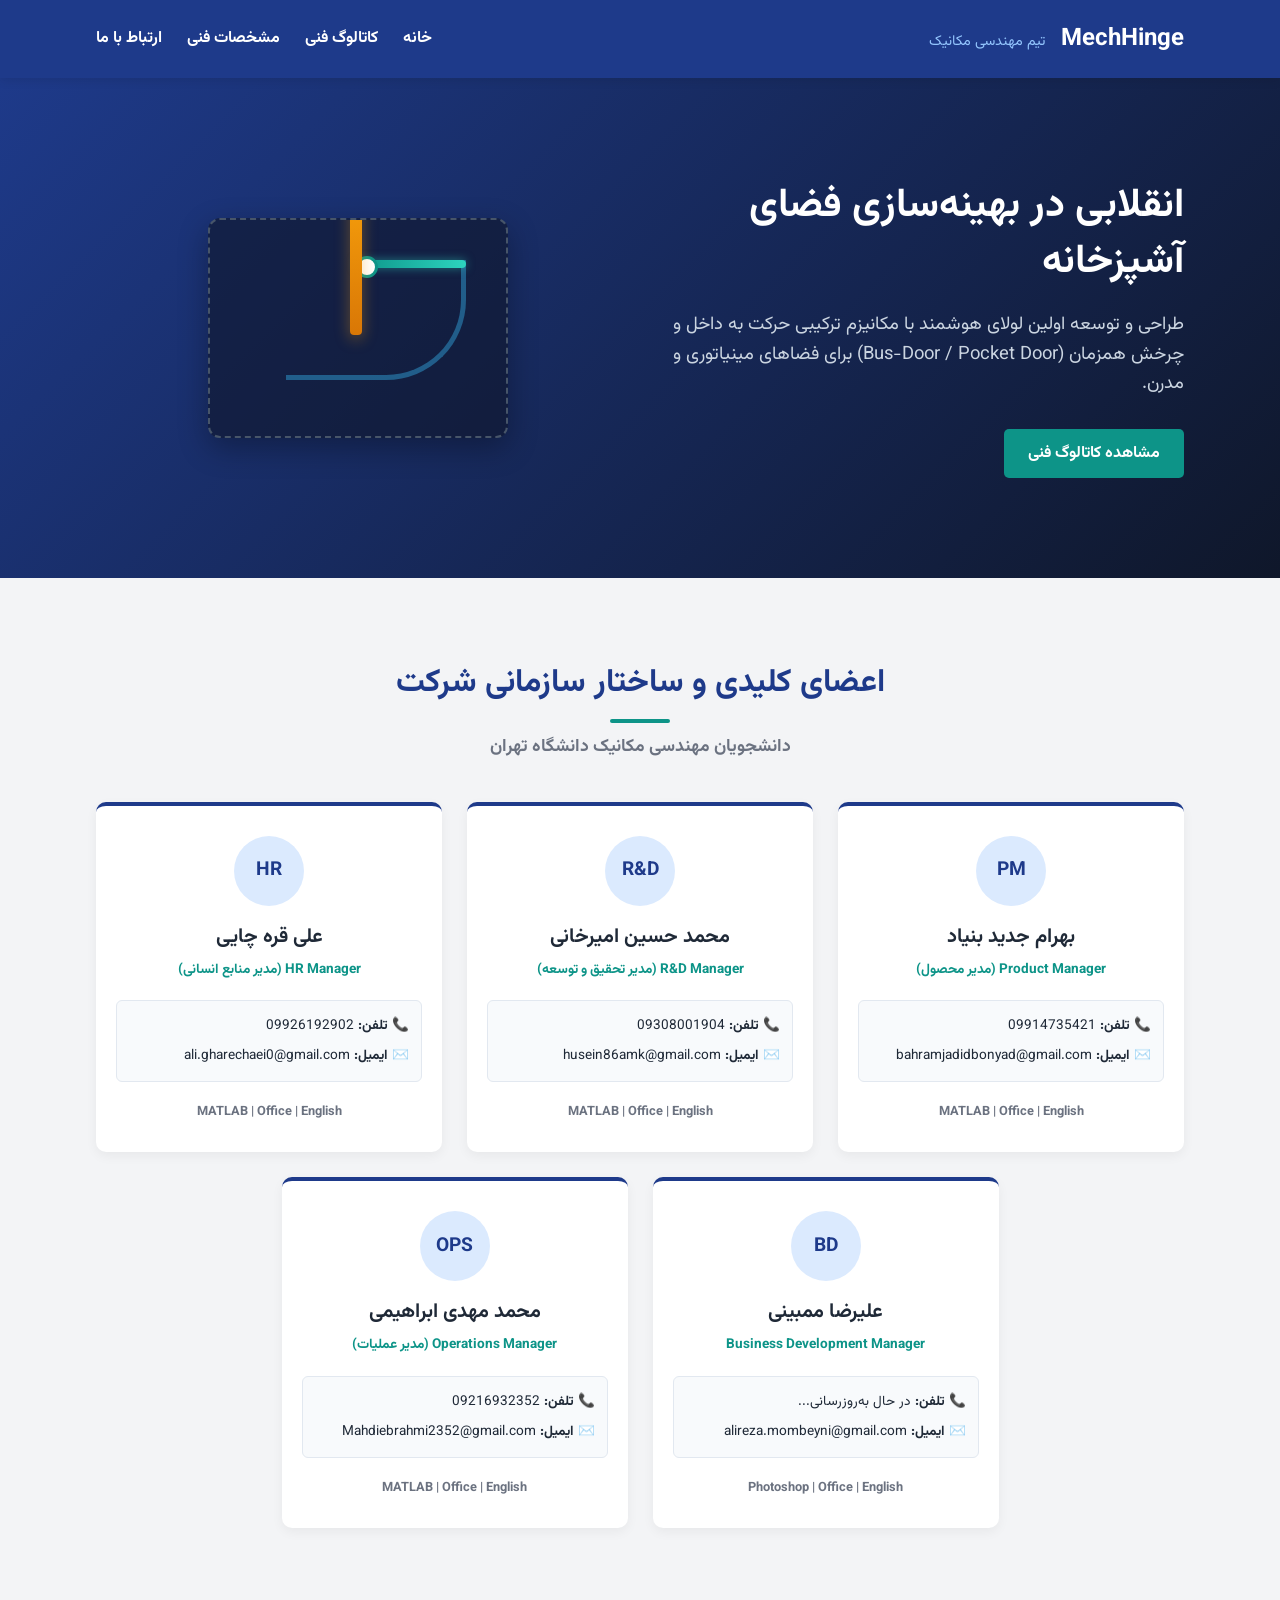
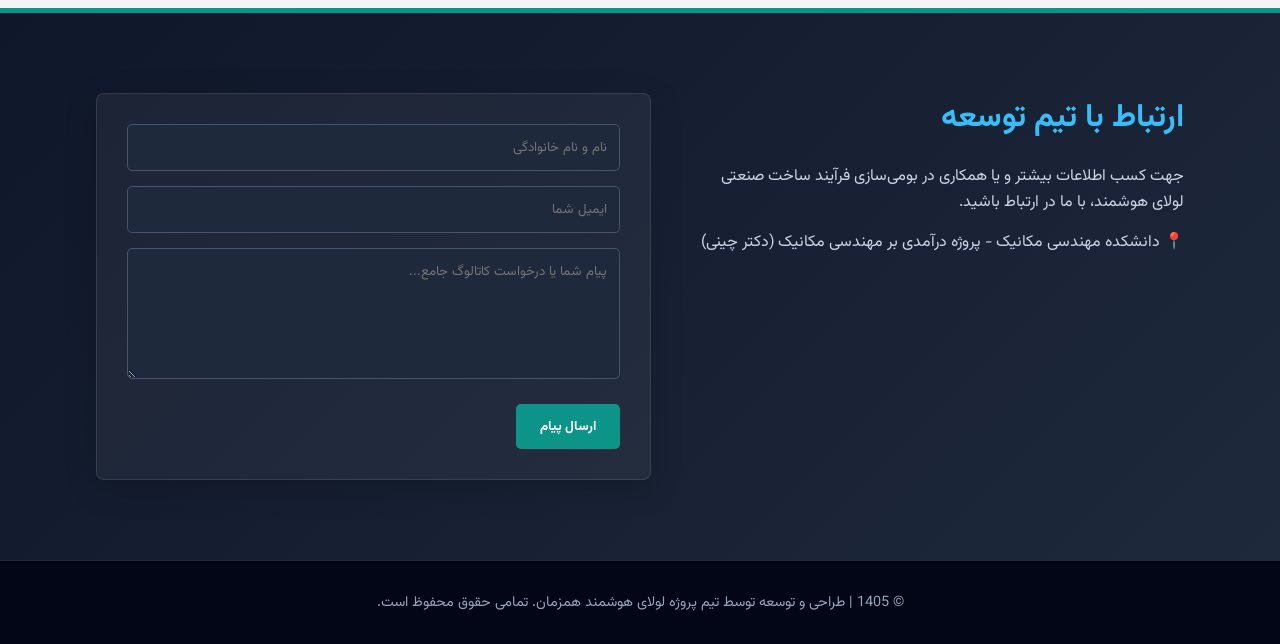
==== index.html @ 728fe3f5 "Update index.html" ====
<!DOCTYPE html>
<html lang="fa" dir="rtl">
<head>
    <meta charset="UTF-8">
    <meta name="viewport" content="width=device-width, initial-scale=1.0">
    <title>مکانیزم لولای هوشمند همزمان | Bus-Door Cabinet Hinge</title>
    <style>
        /* بارگذاری فونت استاندارد وزیر متن برای کل سایت */
        @import url('https://fonts.googleapis.com/css2?family=Vazirmatn:wght@300;400;700&display=swap');

        * {
            margin: 0;
            padding: 0;
            box-sizing: border-box;
            font-family: 'Vazirmatn', Tahoma, sans-serif;
        }

        :root {
            --primary-color: #1e3a8a;
            --secondary-color: #0d9488;
            --dark-color: #1f2937;
            --light-color: #f3f4f6;
            --white: #ffffff;
            --footer-bg: linear-gradient(135deg, #0f172a 0%, #1e293b 100%);
        }

        body {
            background-color: var(--white);
            color: var(--dark-color);
            line-height: 1.6;
        }

        .container {
            width: 85%;
            max-width: 1200px;
            margin: 0 auto;
        }

        .section-padding {
            padding: 80px 0;
        }

        .bg-light {
            background-color: var(--light-color);
        }

        .section-title {
            text-align: center;
            font-size: 2rem;
            margin-bottom: 40px;
            color: var(--primary-color);
            position: relative;
            font-weight: 700;
        }

        .section-title::after {
            content: '';
            display: block;
            width: 60px;
            height: 4px;
            background-color: var(--secondary-color);
            margin: 10px auto 0 auto;
            border-radius: 2px;
        }

        .section-subtitle {
            text-align: center;
            margin-top: -30px;
            margin-bottom: 40px;
            color: #6b7280;
            font-size: 1.1rem;
            font-weight: bold;
        }

        .btn {
            display: inline-block;
            background-color: var(--secondary-color);
            color: var(--white);
            padding: 12px 24px;
            text-decoration: none;
            border-radius: 5px;
            font-weight: bold;
            transition: background 0.3s ease;
            border: none;
            cursor: pointer;
        }

        .btn:hover {
            background-color: #0f766e;
        }

        /* هدر و منو */
        header {
            background-color: var(--primary-color);
            color: var(--white);
            padding: 20px 0;
            position: sticky;
            top: 0;
            z-index: 1000;
            box-shadow: 0 2px 10px rgba(0,0,0,0.1);
        }

        .navbar {
            display: flex;
            justify-content: space-between;
            align-items: center;
        }

        .logo {
            font-size: 1.5rem;
            font-weight: 700;
        }

        .logo span {
            font-size: 0.9rem;
            color: #93c5fd;
            margin-right: 10px;
            font-weight: 400;
        }

        nav ul {
            display: flex;
            list-style: none;
        }

        nav ul li {
            margin-right: 25px;
        }

        nav ul li a {
            color: var(--white);
            text-decoration: none;
            font-weight: 700;
            transition: color 0.3s;
        }

        nav ul li a:hover {
            color: #38bdf8;
        }

        /* بخش هیرو */
        .hero-section {
            background: linear-gradient(135deg, #1e3a8a 0%, #0f172a 100%);
            color: var(--white);
            padding: 100px 0;
        }

        .hero-container {
            display: flex;
            align-items: center;
            justify-content: space-between;
            gap: 40px;
        }

        .hero-text {
            flex: 1;
        }

        .hero-text h1 {
            font-size: 2.5rem;
            margin-bottom: 20px;
            line-height: 1.4;
            font-weight: 700;
        }

        .hero-text p {
            font-size: 1.15rem;
            margin-bottom: 30px;
            color: #cbd5e1;
        }

        .hero-buttons {
            display: flex;
            gap: 15px;
        }

        .hero-visual {
            flex: 1;
            display: flex;
            justify-content: center;
            align-items: center;
        }

        /* انیمیشن مکانیکی جدید و مهندسی لولا و ریل */
        .mechanism-simulator {
            width: 300px;
            height: 220px;
            border: 2px dashed #475569;
            background-color: rgba(15, 23, 42, 0.6);
            border-radius: 12px;
            position: relative;
            overflow: hidden;
            box-shadow: 0 10px 30px rgba(0,0,0,0.3);
        }

        /* ریل منحنی لولا */
        .mech-track {
            position: absolute;
            top: 40px;
            right: 40px;
            width: 180px;
            height: 120px;
            border-right: 5px solid #38bdf8;
            border-bottom: 5px solid #38bdf8;
            border-bottom-right-radius: 80px;
            opacity: 0.4;
        }

        /* بازوی مکانیکی صلب */
        .mech-arm {
            position: absolute;
            width: 110px;
            height: 8px;
            background: linear-gradient(90deg, #0d9488, #2dd4bf);
            top: 40px;
            right: 40px;
            transform-origin: right center;
            border-radius: 4px;
            animation: linkageRotate 4s infinite ease-in-out;
            box-shadow: 0 0 10px rgba(45, 212, 191, 0.5);
        }

        /* غلتک/واگن متحرک متصل به بازو */
        .mech-arm::before {
            content: '';
            position: absolute;
            left: 0;
            top: -4px;
            width: 16px;
            height: 16px;
            background-color: #ffffff;
            border: 3px solid #0d9488;
            border-radius: 50%;
        }

        /* درب متصل به لولا که حرکت انتقالی و چرخشی دارد */
        .mech-door {
            position: absolute;
            width: 12px;
            height: 140px;
            background: linear-gradient(180deg, #f59e0b, #d97706);
            border-radius: 4px;
            top: -65px;
            left: -6px;
            transform-origin: center center;
            animation: doorKinematics 4s infinite ease-in-out;
            box-shadow: 0 4px 15px rgba(245, 158, 11, 0.4);
        }

        @keyframes linkageRotate {
            0%, 100% { transform: rotate(0deg); }
            50% { transform: rotate(-75deg); }
        }

        @keyframes doorKinematics {
            0%, 100% { transform: rotate(0deg); }
            50% { transform: rotate(45deg); }
        }

        /* سیستم گرید ۲ سطحی متوازن برای ۵ عضو */
        .team-grid {
            display: grid;
            grid-template-columns: repeat(6, 1fr);
            gap: 25px;
        }

        /* ردیف اول: ۳ کارت اول، هر کدام ۲ ستون اشغال می‌کنند */
        .member-card.row-1 {
            grid-column: span 2;
        }

        /* ردیف دوم: ۲ کارت آخر، برای وسط‌چین شدن هر کدام ۳ ستون اشغال می‌کنند اما با افست */
        .member-card.row-2-left {
            grid-column: 2 / span 2;
        }
        
        .member-card.row-2-right {
            grid-column: 4 / span 2;
        }

        @media (max-width: 992px) {
            .team-grid { display: flex; flex-direction: column; gap: 20px; }
            .member-card.row-1, .member-card.row-2-left, .member-card.row-2-right { grid-column: auto; }
        }

        .member-card {
            background: var(--white);
            border-radius: 10px;
            padding: 30px 20px;
            text-align: center;
            box-shadow: 0 4px 12px rgba(0,0,0,0.05);
            border-top: 4px solid var(--primary-color);
            transition: transform 0.3s, box-shadow 0.3s;
        }

        .member-card:hover {
            transform: translateY(-5px);
            box-shadow: 0 10px 20px rgba(0,0,0,0.08);
        }

        .avatar {
            width: 70px;
            height: 70px;
            background-color: #dbeafe;
            color: var(--primary-color);
            border-radius: 50%;
            display: flex;
            align-items: center;
            justify-content: center;
            margin: 0 auto 15px auto;
            font-weight: 700;
            font-size: 1.2rem;
        }

        .member-card h3 {
            font-size: 1.25rem;
            margin-bottom: 6px;
            font-weight: 700;
        }

        .member-card .role {
            font-size: 0.85rem;
            color: var(--secondary-color);
            font-weight: 700;
            margin-bottom: 20px;
        }

        /* عریض‌تر کردن کادر اطلاعات ایمیل و تلفن جهت جاگیری کامل متن بدون شکستگی */
        .vcard-info {
            text-align: right;
            background: #f8fafc;
            padding: 14px 12px;
            border-radius: 6px;
            font-size: 0.85rem;
            margin-bottom: 20px;
            border: 1px solid #e2e8f0;
            width: 100%;
        }

        .vcard-info div {
            margin-bottom: 8px;
            white-space: nowrap; /* ملوگیری از رفتن جیمیل به سطر بعدی */
            overflow: hidden;
            text-overflow: ellipsis; /* در صورت لزوم کوتاه کردن امن */
        }

        .vcard-info div:last-child {
            margin-bottom: 0;
        }

        .member-card .skills {
            font-size: 0.8rem;
            color: #6b7280;
            direction: ltr;
            font-weight: 700;
        }

        /* ارتباط با ما و فوتر */
        .dark-section-pitch {
            background: var(--footer-bg);
            color: var(--white);
            border-top: 5px solid var(--secondary-color);
        }

        .contact-container {
            display: flex;
            flex-direction: column;
            gap: 40px;
        }

        @media (min-width: 768px) {
            .contact-container { flex-direction: row; }
        }

        .contact-info {
            flex: 1;
        }

        .contact-info h2 {
            color: #38bdf8;
            margin-bottom: 20px;
            font-size: 2rem;
            font-weight: 700;
        }

        .contact-info p {
            color: #cbd5e1;
            margin-bottom: 15px;
        }

        .contact-form {
            flex: 1;
            background: rgba(255, 255, 255, 0.05);
            padding: 30px;
            border-radius: 8px;
            box-shadow: 0 8px 32px rgba(0,0,0,0.2);
            border: 1px solid rgba(255, 255, 255, 0.1);
        }

        .contact-form input, .contact-form textarea {
            width: 100%;
            padding: 12px;
            margin-bottom: 15px;
            border: 1px solid #475569;
            border-radius: 5px;
            background: #1e293b;
            color: var(--white);
        }

        .contact-form input:focus, .contact-form textarea:focus {
            outline: none;
            border-color: var(--secondary-color);
        }

        footer {
            background-color: #020617;
            color: #94a3b8;
            text-align: center;
            padding: 30px 0;
            font-size: 0.9rem;
            border-top: 1px solid #1e293b;
        }
    </style>
</head>
<body>

    <header>
        <div class="container navbar">
            <div class="logo">MechHinge <span>تیم مهندسی مکانیک</span></div>
            <nav>
                <ul>
                    <li><a href="index.html">خانه</a></li>
                    <li><a href="catalog.html">کاتالوگ فنی</a></li>
                    <li><a href="#specifications">مشخصات فنی</a></li>
                    <li><a href="#contact">ارتباط با ما</a></li>
                </ul>
            </nav>
        </div>
    </header>

    <section id="hero" class="hero-section">
        <div class="container hero-container">
            <div class="hero-text">
                <h1>انقلابی در بهینه‌سازی فضای آشپزخانه</h1>
                <p>طراحی و توسعه اولین لولای هوشمند با مکانیزم ترکیبی حرکت به داخل و چرخش همزمان (Bus-Door / Pocket Door) برای فضاهای مینیاتوری و مدرن.</p>
                <div class="hero-buttons">
                    <a href="catalog.html" class="btn">مشاهده کاتالوگ فنی</a>
                </div>
            </div>
            <div class="hero-visual">
                <div class="mechanism-simulator">
                    <div class="mech-track"></div>
                    <div class="mech-arm">
                        <div class="mech-door"></div>
                    </div>
                </div>
            </div>
        </div>
    </section>

    <section id="team" class="section-padding bg-light">
        <div class="container">
            <h2 class="section-title">اعضای کلیدی و ساختار سازمانی شرکت</h2>
            <p class="section-subtitle">دانشجویان مهندسی مکانیک دانشگاه تهران</p>
            
            <div class="team-grid">
                <div class="member-card row-1">
                    <div class="avatar">PM</div>
                    <h3>بهرام جدید بنیاد</h3>
                    <p class="role">Product Manager (مدیر محصول)</p>
                    <div class="vcard-info">
                        <div>📞 <b>تلفن:</b> 09914735421</div>
                        <div>✉️ <b>ایمیل:</b> bahramjadidbonyad@gmail.com</div>
                    </div>
                    <div class="skills">MATLAB | Office | English</div>
                </div>

                <div class="member-card row-1">
                    <div class="avatar">R&D</div>
                    <h3>محمد حسین امیرخانی</h3>
                    <p class="role">R&D Manager (مدیر تحقیق و توسعه)</p>
                    <div class="vcard-info">
                        <div>📞 <b>تلفن:</b> 09308001904</div>
                        <div>✉️ <b>ایمیل:</b> husein86amk@gmail.com</div>
                    </div>
                    <div class="skills">MATLAB | Office | English</div>
                </div>

                <div class="member-card row-1">
                    <div class="avatar">HR</div>
                    <h3>علی قره چایی</h3>
                    <p class="role">HR Manager (مدیر منابع انسانی)</p>
                    <div class="vcard-info">
                        <div>📞 <b>تلفن:</b> 09926192902</div>
                        <div>✉️ <b>ایمیل:</b> ali.gharechaei0@gmail.com</div>
                    </div>
                    <div class="skills">MATLAB | Office | English</div>
                </div>

                <div class="member-card row-2-left">
                    <div class="avatar">BD</div>
                    <h3>علیرضا ممبینی</h3>
                    <p class="role">Business Development Manager</p>
                    <div class="vcard-info">
                        <div>📞 <b>تلفن:</b> در حال به‌روزرسانی...</div>
                        <div>✉️ <b>ایمیل:</b> alireza.mombeyni@gmail.com</div>
                    </div>
                    <div class="skills">Photoshop | Office | English</div>
                </div>

                <div class="member-card row-2-right">
                    <div class="avatar">OPS</div>
                    <h3>محمد مهدی ابراهیمی</h3>
                    <p class="role">Operations Manager (مدیر عملیات)</p>
                    <div class="vcard-info">
                        <div>📞 <b>تلفن:</b> 09216932352</div>
                        <div>✉️ <b>ایمیل:</b> Mahdiebrahmi2352@gmail.com</div>
                    </div>
                    <div class="skills">MATLAB | Office | English</div>
                </div>
            </div>
        </div>
    </section>

    <section id="contact" class="section-padding dark-section-pitch">
        <div class="container contact-container">
            <div class="contact-info">
                <h2>ارتباط با تیم توسعه</h2>
                <p>جهت کسب اطلاعات بیشتر و یا همکاری در بومی‌سازی فرآیند ساخت صنعتی لولای هوشمند، با ما در ارتباط باشید.</p>
                <p>📍 دانشکده مهندسی مکانیک - پروژه درآمدی بر مهندسی مکانیک (دکتر چینی)</p>
            </div>
            <div class="contact-form">
                <form id="orderForm">
                    <input type="text" placeholder="نام و نام خانوادگی" required>
                    <input type="email" placeholder="ایمیل شما" required>
                    <textarea placeholder="پیام شما یا درخواست کاتالوگ جامع..." rows="5" required></textarea>
                    <button type="submit" class="btn">ارسال پیام</button>
                </form>
            </div>
        </div>
    </section>

    <footer>
        <div class="container">
            <p>© 1405 | طراحی و توسعه توسط تیم پروژه لولای هوشمند همزمان. تمامی حقوق محفوظ است.</p>
        </div>
    </footer>
</body>
</html>
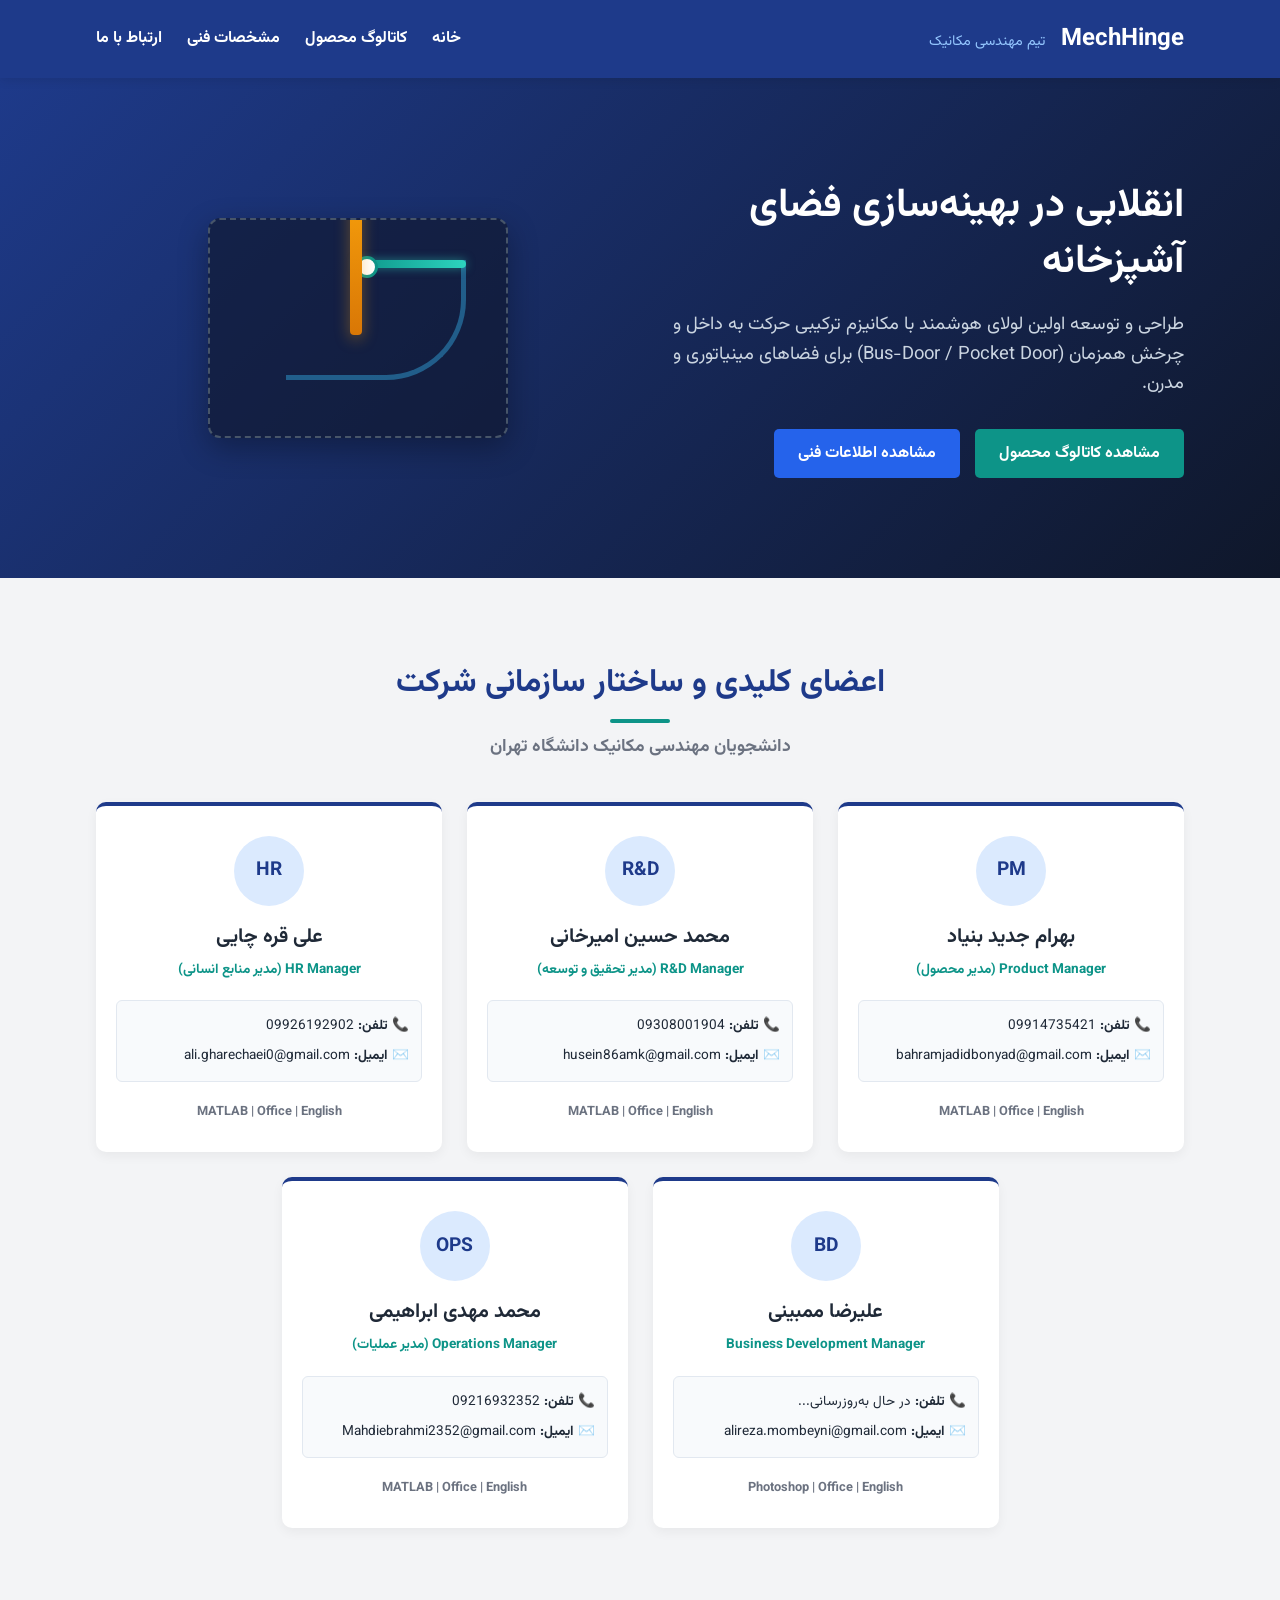
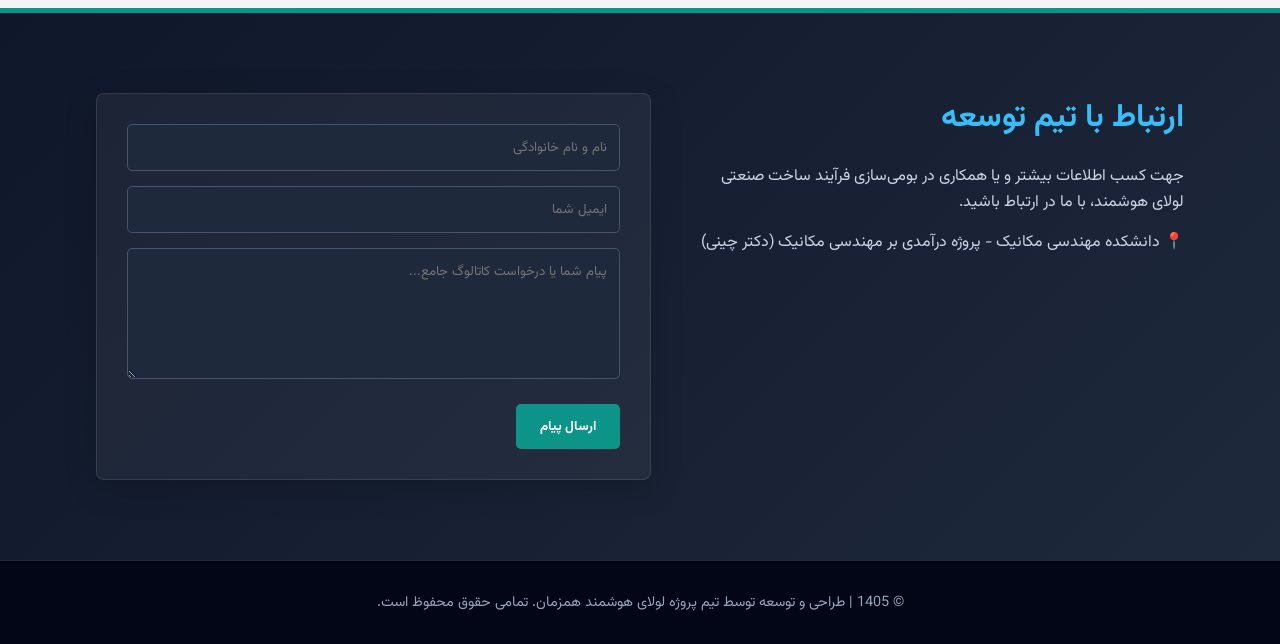
==== commit 6b0c1f46: "Update index.html" ====
--- a/index.html
+++ b/index.html
@@ -5,7 +5,6 @@
     <meta name="viewport" content="width=device-width, initial-scale=1.0">
     <title>مکانیزم لولای هوشمند همزمان | Bus-Door Cabinet Hinge</title>
     <style>
-        /* بارگذاری فونت استاندارد وزیر متن برای کل سایت */
         @import url('https://fonts.googleapis.com/css2?family=Vazirmatn:wght@300;400;700&display=swap');
 
         * {
@@ -80,16 +79,26 @@
             text-decoration: none;
             border-radius: 5px;
             font-weight: bold;
-            transition: background 0.3s ease;
+            transition: background 0.3s ease, transform 0.2s;
             border: none;
             cursor: pointer;
+            text-align: center;
         }
 
         .btn:hover {
             background-color: #0f766e;
-        }
-
-        /* هدر و منو */
+            transform: translateY(-2px);
+        }
+
+        /* استایل خاص برای دکمه ثانویه اطلاعات فنی */
+        .btn-blue {
+            background-color: #2563eb;
+        }
+
+        .btn-blue:hover {
+            background-color: #1d4ed8;
+        }
+
         header {
             background-color: var(--primary-color);
             color: var(--white);
@@ -138,7 +147,6 @@
             color: #38bdf8;
         }
 
-        /* بخش هیرو */
         .hero-section {
             background: linear-gradient(135deg, #1e3a8a 0%, #0f172a 100%);
             color: var(--white);
@@ -169,9 +177,11 @@
             color: #cbd5e1;
         }
 
+        /* کادر دربرگیرنده دو دکمه کاتالوگ و اطلاعات فنی */
         .hero-buttons {
             display: flex;
             gap: 15px;
+            flex-wrap: wrap;
         }
 
         .hero-visual {
@@ -181,7 +191,6 @@
             align-items: center;
         }
 
-        /* انیمیشن مکانیکی جدید و مهندسی لولا و ریل */
         .mechanism-simulator {
             width: 300px;
             height: 220px;
@@ -193,7 +202,6 @@
             box-shadow: 0 10px 30px rgba(0,0,0,0.3);
         }
 
-        /* ریل منحنی لولا */
         .mech-track {
             position: absolute;
             top: 40px;
@@ -206,7 +214,6 @@
             opacity: 0.4;
         }
 
-        /* بازوی مکانیکی صلب */
         .mech-arm {
             position: absolute;
             width: 110px;
@@ -220,7 +227,6 @@
             box-shadow: 0 0 10px rgba(45, 212, 191, 0.5);
         }
 
-        /* غلتک/واگن متحرک متصل به بازو */
         .mech-arm::before {
             content: '';
             position: absolute;
@@ -233,7 +239,6 @@
             border-radius: 50%;
         }
 
-        /* درب متصل به لولا که حرکت انتقالی و چرخشی دارد */
         .mech-door {
             position: absolute;
             width: 12px;
@@ -257,19 +262,16 @@
             50% { transform: rotate(45deg); }
         }
 
-        /* سیستم گرید ۲ سطحی متوازن برای ۵ عضو */
         .team-grid {
             display: grid;
             grid-template-columns: repeat(6, 1fr);
             gap: 25px;
         }
 
-        /* ردیف اول: ۳ کارت اول، هر کدام ۲ ستون اشغال می‌کنند */
         .member-card.row-1 {
             grid-column: span 2;
         }
 
-        /* ردیف دوم: ۲ کارت آخر، برای وسط‌چین شدن هر کدام ۳ ستون اشغال می‌کنند اما با افست */
         .member-card.row-2-left {
             grid-column: 2 / span 2;
         }
@@ -325,7 +327,6 @@
             margin-bottom: 20px;
         }
 
-        /* عریض‌تر کردن کادر اطلاعات ایمیل و تلفن جهت جاگیری کامل متن بدون شکستگی */
         .vcard-info {
             text-align: right;
             background: #f8fafc;
@@ -339,9 +340,9 @@
 
         .vcard-info div {
             margin-bottom: 8px;
-            white-space: nowrap; /* ملوگیری از رفتن جیمیل به سطر بعدی */
+            white-space: nowrap;
             overflow: hidden;
-            text-overflow: ellipsis; /* در صورت لزوم کوتاه کردن امن */
+            text-overflow: ellipsis;
         }
 
         .vcard-info div:last-child {
@@ -355,7 +356,6 @@
             font-weight: 700;
         }
 
-        /* ارتباط با ما و فوتر */
         .dark-section-pitch {
             background: var(--footer-bg);
             color: var(--white);
@@ -430,8 +430,8 @@
             <nav>
                 <ul>
                     <li><a href="index.html">خانه</a></li>
-                    <li><a href="catalog.html">کاتالوگ فنی</a></li>
-                    <li><a href="#specifications">مشخصات فنی</a></li>
+                    <li><a href="catalog.html">کاتالوگ محصول</a></li>
+                    <li><a href="specifications.html">مشخصات فنی</a></li>
                     <li><a href="#contact">ارتباط با ما</a></li>
                 </ul>
             </nav>
@@ -444,7 +444,8 @@
                 <h1>انقلابی در بهینه‌سازی فضای آشپزخانه</h1>
                 <p>طراحی و توسعه اولین لولای هوشمند با مکانیزم ترکیبی حرکت به داخل و چرخش همزمان (Bus-Door / Pocket Door) برای فضاهای مینیاتوری و مدرن.</p>
                 <div class="hero-buttons">
-                    <a href="catalog.html" class="btn">مشاهده کاتالوگ فنی</a>
+                    <a href="catalog.html" class="btn">مشاهده کاتالوگ محصول</a>
+                    <a href="specifications.html" class="btn btn-blue">مشاهده اطلاعات فنی</a>
                 </div>
             </div>
             <div class="hero-visual">
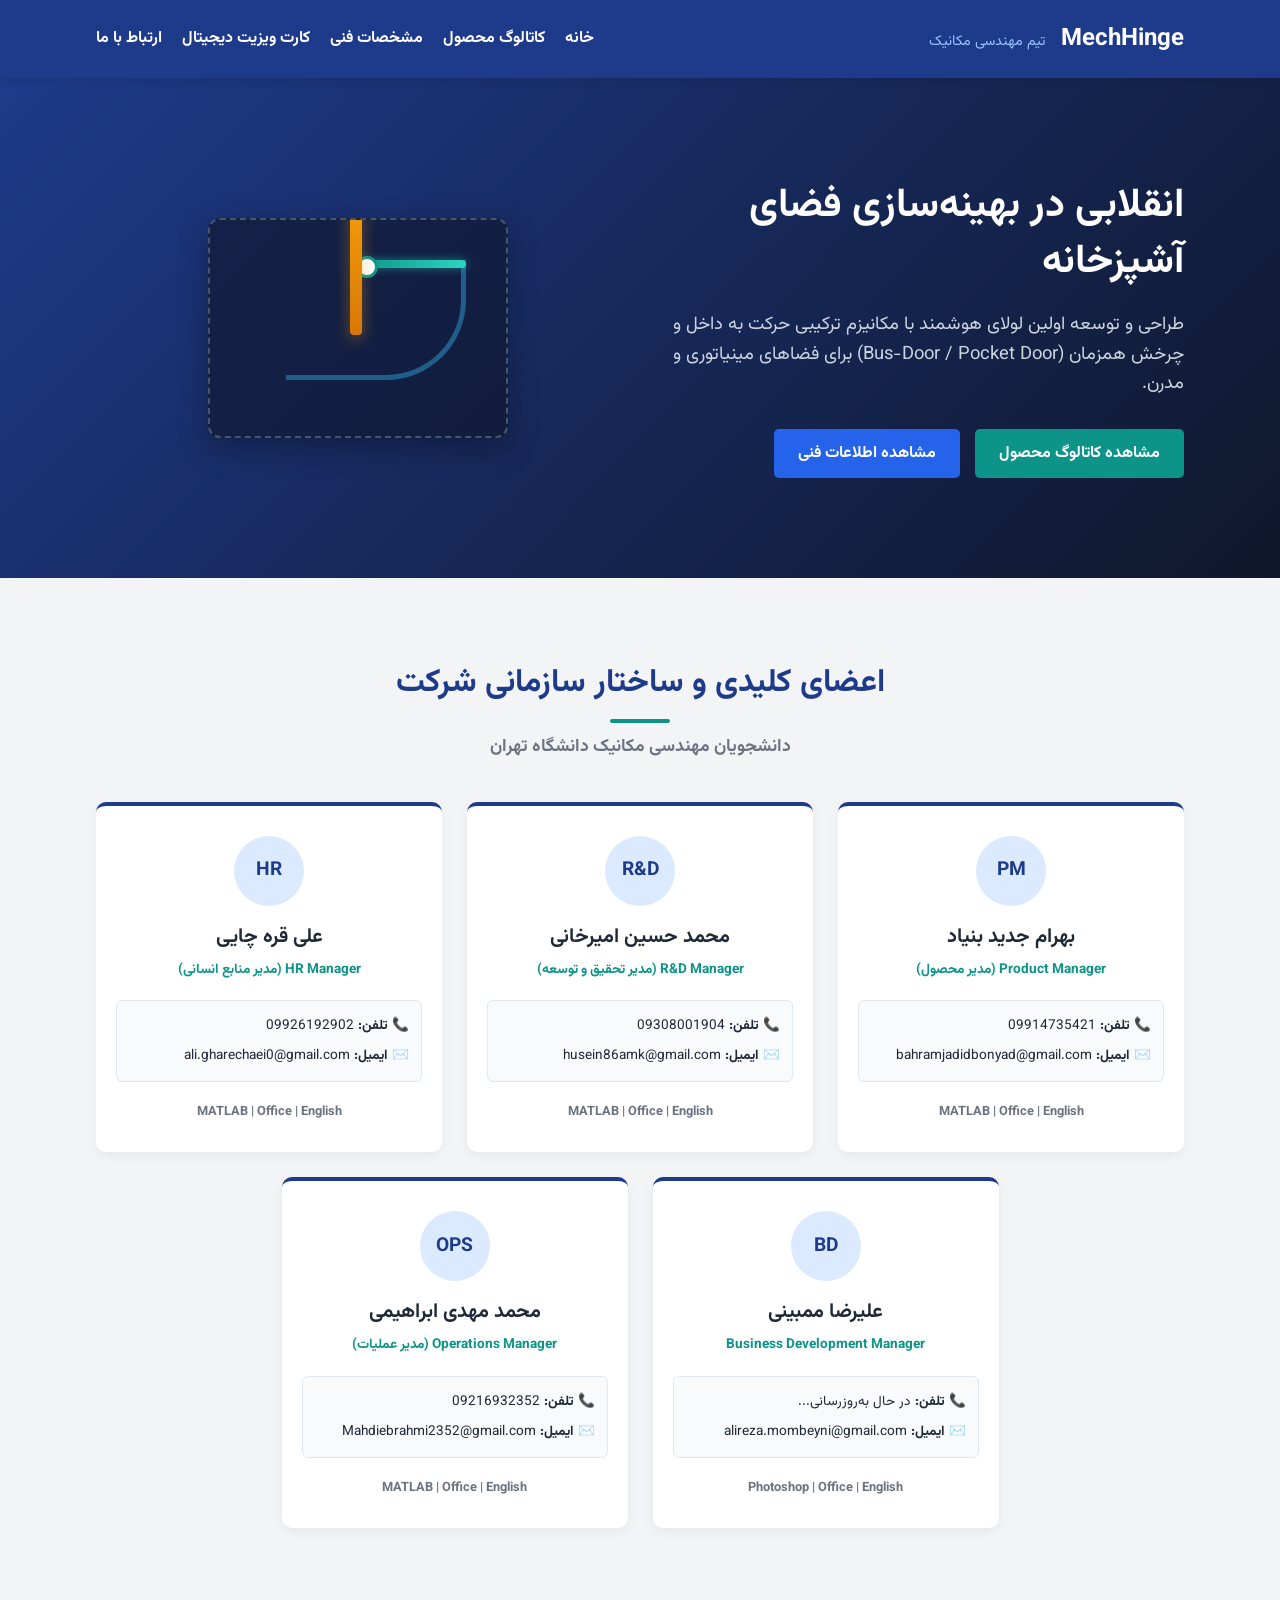
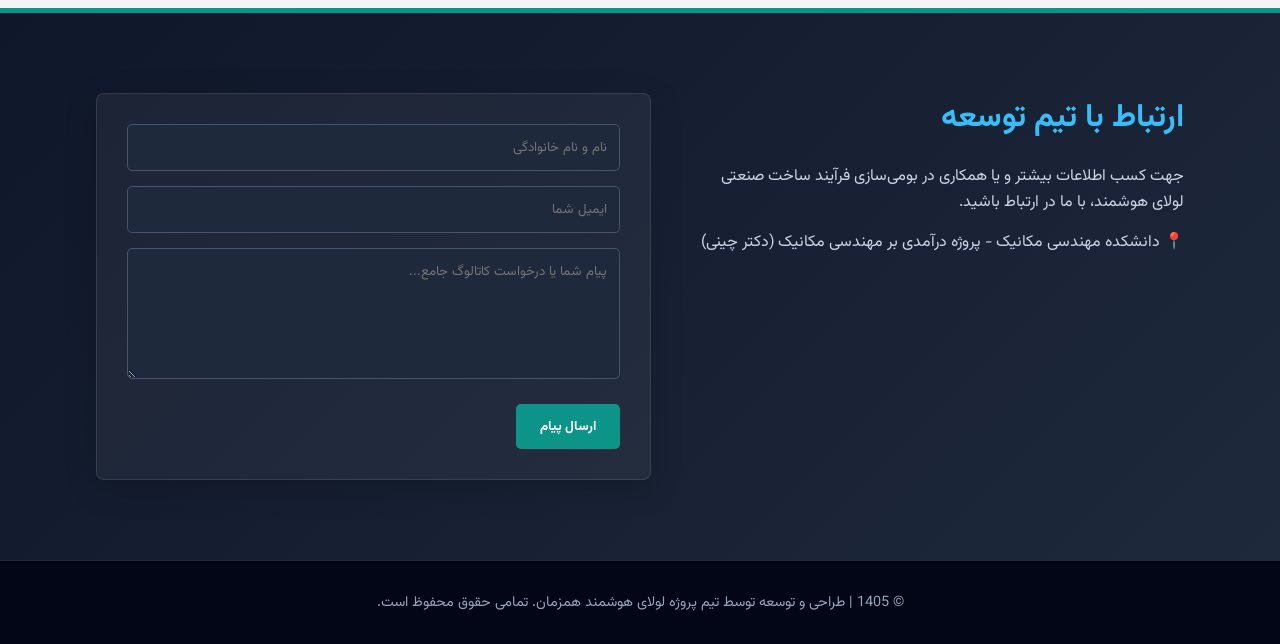
==== commit 3cb5d76a: "Update index.html" ====
--- a/index.html
+++ b/index.html
@@ -12,6 +12,7 @@
             padding: 0;
             box-sizing: border-box;
             font-family: 'Vazirmatn', Tahoma, sans-serif;
+            scroll-behavior: smooth; /* اسکرول نرم برای منوی کارت ویزیت دیجیتال */
         }
 
         :root {
@@ -90,7 +91,6 @@
             transform: translateY(-2px);
         }
 
-        /* استایل خاص برای دکمه ثانویه اطلاعات فنی */
         .btn-blue {
             background-color: #2563eb;
         }
@@ -133,7 +133,7 @@
         }
 
         nav ul li {
-            margin-right: 25px;
+            margin-right: 20px;
         }
 
         nav ul li a {
@@ -177,7 +177,6 @@
             color: #cbd5e1;
         }
 
-        /* کادر دربرگیرنده دو دکمه کاتالوگ و اطلاعات فنی */
         .hero-buttons {
             display: flex;
             gap: 15px;
@@ -395,6 +394,7 @@
             border-radius: 8px;
             box-shadow: 0 8px 32px rgba(0,0,0,0.2);
             border: 1px solid rgba(255, 255, 255, 0.1);
+            position: relative;
         }
 
         .contact-form input, .contact-form textarea {
@@ -412,6 +412,20 @@
             border-color: var(--secondary-color);
         }
 
+        /* استایل اختصاصی پاپ‌آپ ثبت پیام موفقیت‌آمیز */
+        .success-message {
+            display: none;
+            background-color: #065f46;
+            color: #34d399;
+            border: 1px solid #047857;
+            padding: 15px;
+            border-radius: 5px;
+            text-align: center;
+            font-weight: bold;
+            margin-bottom: 15px;
+            font-size: 1.1rem;
+        }
+
         footer {
             background-color: #020617;
             color: #94a3b8;
@@ -432,6 +446,7 @@
                     <li><a href="index.html">خانه</a></li>
                     <li><a href="catalog.html">کاتالوگ محصول</a></li>
                     <li><a href="specifications.html">مشخصات فنی</a></li>
+                    <li><a href="#team">کارت ویزیت دیجیتال</a></li>
                     <li><a href="#contact">ارتباط با ما</a></li>
                 </ul>
             </nav>
@@ -531,6 +546,8 @@
                 <p>📍 دانشکده مهندسی مکانیک - پروژه درآمدی بر مهندسی مکانیک (دکتر چینی)</p>
             </div>
             <div class="contact-form">
+                <div id="successMsg" class="success-message">پیام شما ثبت گردید.</div>
+                
                 <form id="orderForm">
                     <input type="text" placeholder="نام و نام خانوادگی" required>
                     <input type="email" placeholder="ایمیل شما" required>
@@ -546,5 +563,27 @@
             <p>© 1405 | طراحی و توسعه توسط تیم پروژه لولای هوشمند همزمان. تمامی حقوق محفوظ است.</p>
         </div>
     </footer>
+
+    <script>
+        document.getElementById('orderForm').addEventListener('submit', function(e) {
+            e.preventDefault(); // جلوگیری از رفرش صفحه
+            
+            // نمایش پیام موفقیت
+            var msgBox = document.getElementById('successMsg');
+            msgBox.style.display = 'block';
+            
+            // پاک کردن فیلدهای فرم پس از ارسال
+            this.reset();
+            
+            // مخفی شدن خودکار پیام پس از ۵ ثانیه
+            setTimeout(function() {
+                msgBox.style.opacity = '0';
+                setTimeout(function() {
+                    msgBox.style.display = 'none';
+                    msgBox.style.opacity = '1';
+                }, 500);
+            }, 5000);
+        });
+    </script>
 </body>
 </html>
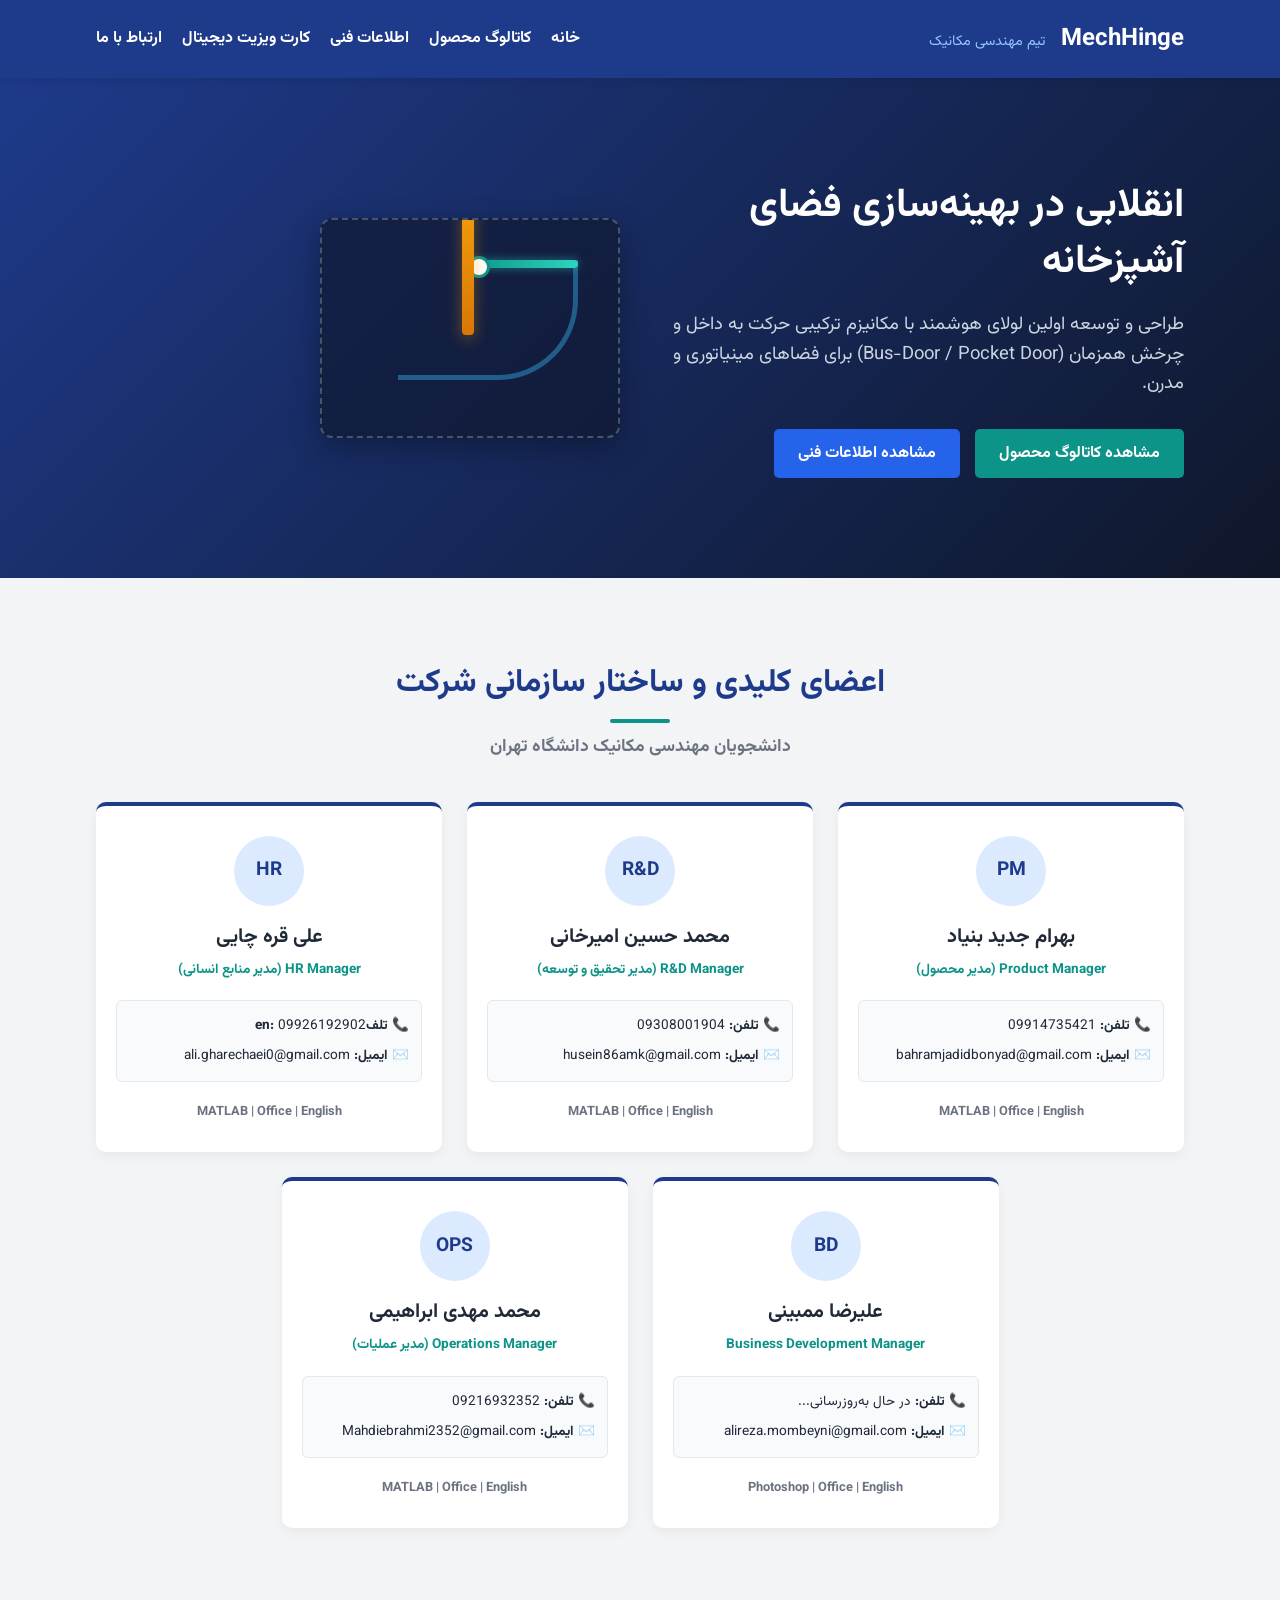
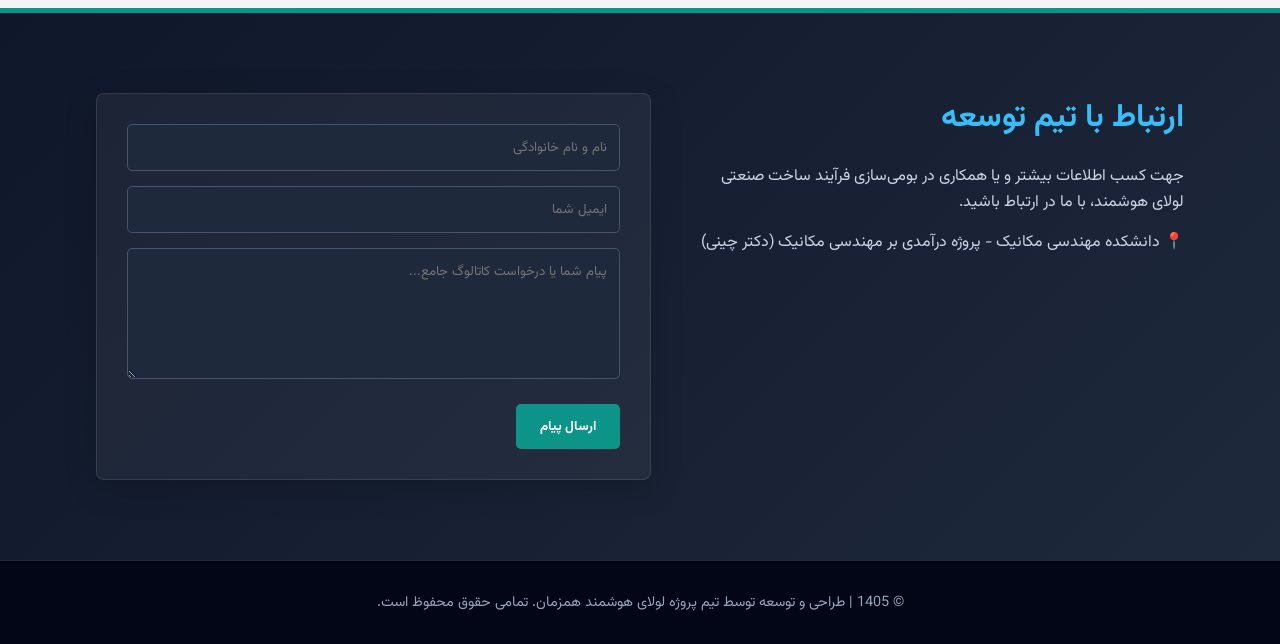
==== commit c73da5cd: "Update index.html" ====
--- a/index.html
+++ b/index.html
@@ -12,7 +12,7 @@
             padding: 0;
             box-sizing: border-box;
             font-family: 'Vazirmatn', Tahoma, sans-serif;
-            scroll-behavior: smooth; /* اسکرول نرم برای منوی کارت ویزیت دیجیتال */
+            scroll-behavior: smooth;
         }
 
         :root {
@@ -185,7 +185,7 @@
 
         .hero-visual {
             flex: 1;
-            display: flex;
+            display: center;
             justify-content: center;
             align-items: center;
         }
@@ -412,7 +412,6 @@
             border-color: var(--secondary-color);
         }
 
-        /* استایل اختصاصی پاپ‌آپ ثبت پیام موفقیت‌آمیز */
         .success-message {
             display: none;
             background-color: #065f46;
@@ -445,7 +444,7 @@
                 <ul>
                     <li><a href="index.html">خانه</a></li>
                     <li><a href="catalog.html">کاتالوگ محصول</a></li>
-                    <li><a href="specifications.html">مشخصات فنی</a></li>
+                    <li><a href="specifications.html">اطلاعات فنی</a></li>
                     <li><a href="#team">کارت ویزیت دیجیتال</a></li>
                     <li><a href="#contact">ارتباط با ما</a></li>
                 </ul>
@@ -507,7 +506,7 @@
                     <h3>علی قره چایی</h3>
                     <p class="role">HR Manager (مدیر منابع انسانی)</p>
                     <div class="vcard-info">
-                        <div>📞 <b>تلفن:</b> 09926192902</div>
+                        <div>📞 <b>تلفen:</b> 09926192902</div>
                         <div>✉️ <b>ایمیل:</b> ali.gharechaei0@gmail.com</div>
                     </div>
                     <div class="skills">MATLAB | Office | English</div>
@@ -566,16 +565,10 @@
 
     <script>
         document.getElementById('orderForm').addEventListener('submit', function(e) {
-            e.preventDefault(); // جلوگیری از رفرش صفحه
-            
-            // نمایش پیام موفقیت
+            e.preventDefault();
             var msgBox = document.getElementById('successMsg');
             msgBox.style.display = 'block';
-            
-            // پاک کردن فیلدهای فرم پس از ارسال
             this.reset();
-            
-            // مخفی شدن خودکار پیام پس از ۵ ثانیه
             setTimeout(function() {
                 msgBox.style.opacity = '0';
                 setTimeout(function() {
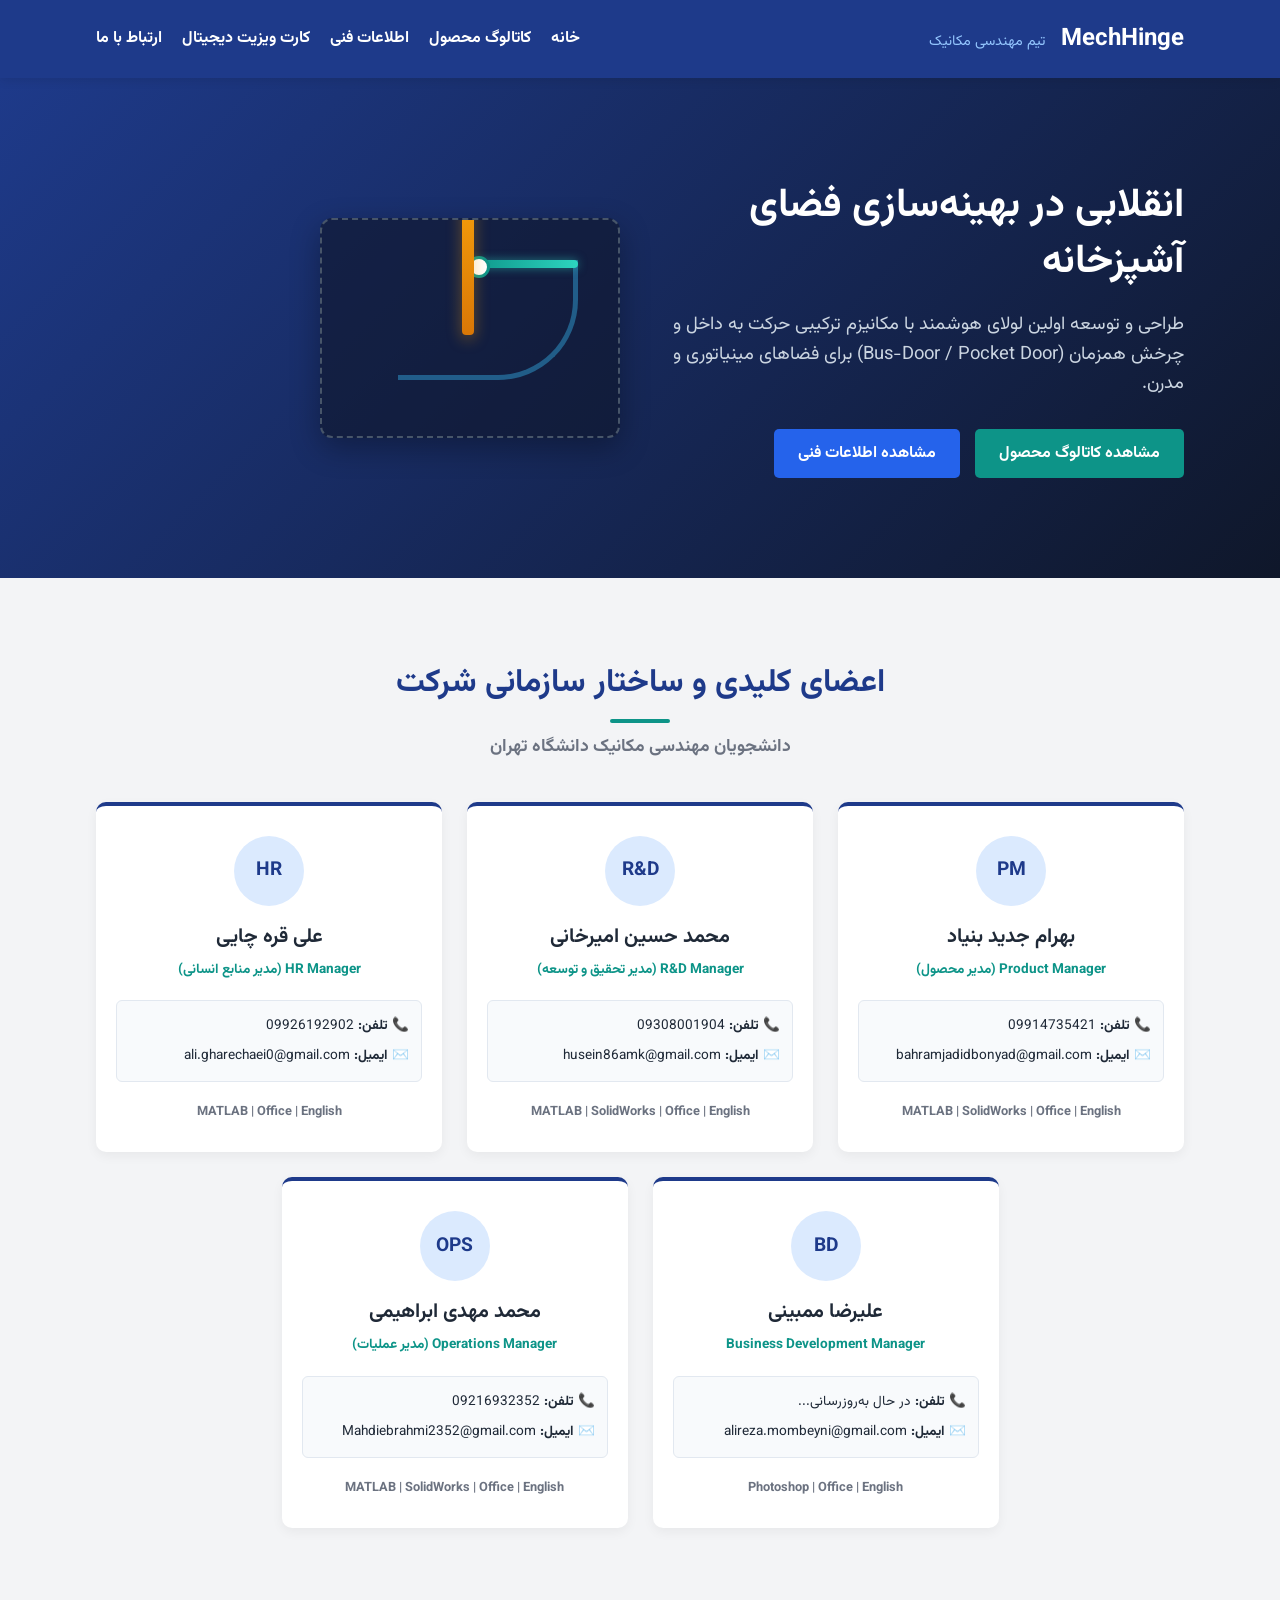
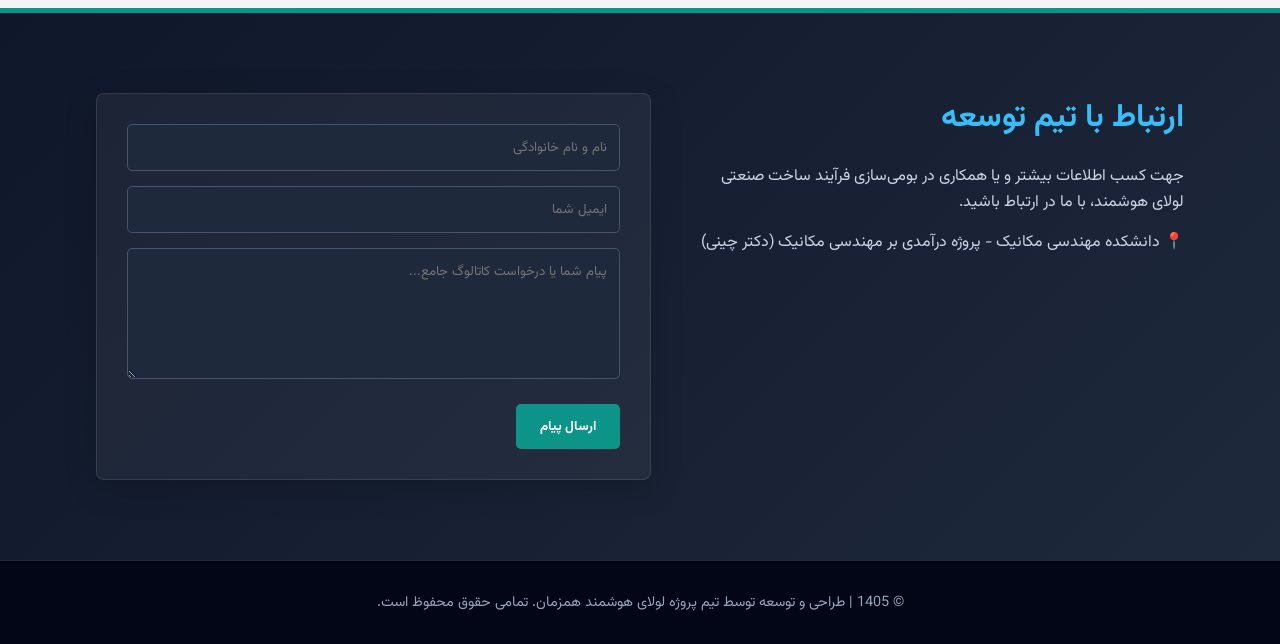
==== commit 901a7652: "Update index.html" ====
--- a/index.html
+++ b/index.html
@@ -487,7 +487,7 @@
                         <div>📞 <b>تلفن:</b> 09914735421</div>
                         <div>✉️ <b>ایمیل:</b> bahramjadidbonyad@gmail.com</div>
                     </div>
-                    <div class="skills">MATLAB | Office | English</div>
+                    <div class="skills">MATLAB | SolidWorks | Office | English</div>
                 </div>
 
                 <div class="member-card row-1">
@@ -498,7 +498,7 @@
                         <div>📞 <b>تلفن:</b> 09308001904</div>
                         <div>✉️ <b>ایمیل:</b> husein86amk@gmail.com</div>
                     </div>
-                    <div class="skills">MATLAB | Office | English</div>
+                    <div class="skills">MATLAB | SolidWorks | Office | English</div>
                 </div>
 
                 <div class="member-card row-1">
@@ -506,7 +506,7 @@
                     <h3>علی قره چایی</h3>
                     <p class="role">HR Manager (مدیر منابع انسانی)</p>
                     <div class="vcard-info">
-                        <div>📞 <b>تلفen:</b> 09926192902</div>
+                        <div>📞 <b>تلفن:</b> 09926192902</div>
                         <div>✉️ <b>ایمیل:</b> ali.gharechaei0@gmail.com</div>
                     </div>
                     <div class="skills">MATLAB | Office | English</div>
@@ -531,7 +531,7 @@
                         <div>📞 <b>تلفن:</b> 09216932352</div>
                         <div>✉️ <b>ایمیل:</b> Mahdiebrahmi2352@gmail.com</div>
                     </div>
-                    <div class="skills">MATLAB | Office | English</div>
+                    <div class="skills">MATLAB | SolidWorks | Office | English</div>
                 </div>
             </div>
         </div>
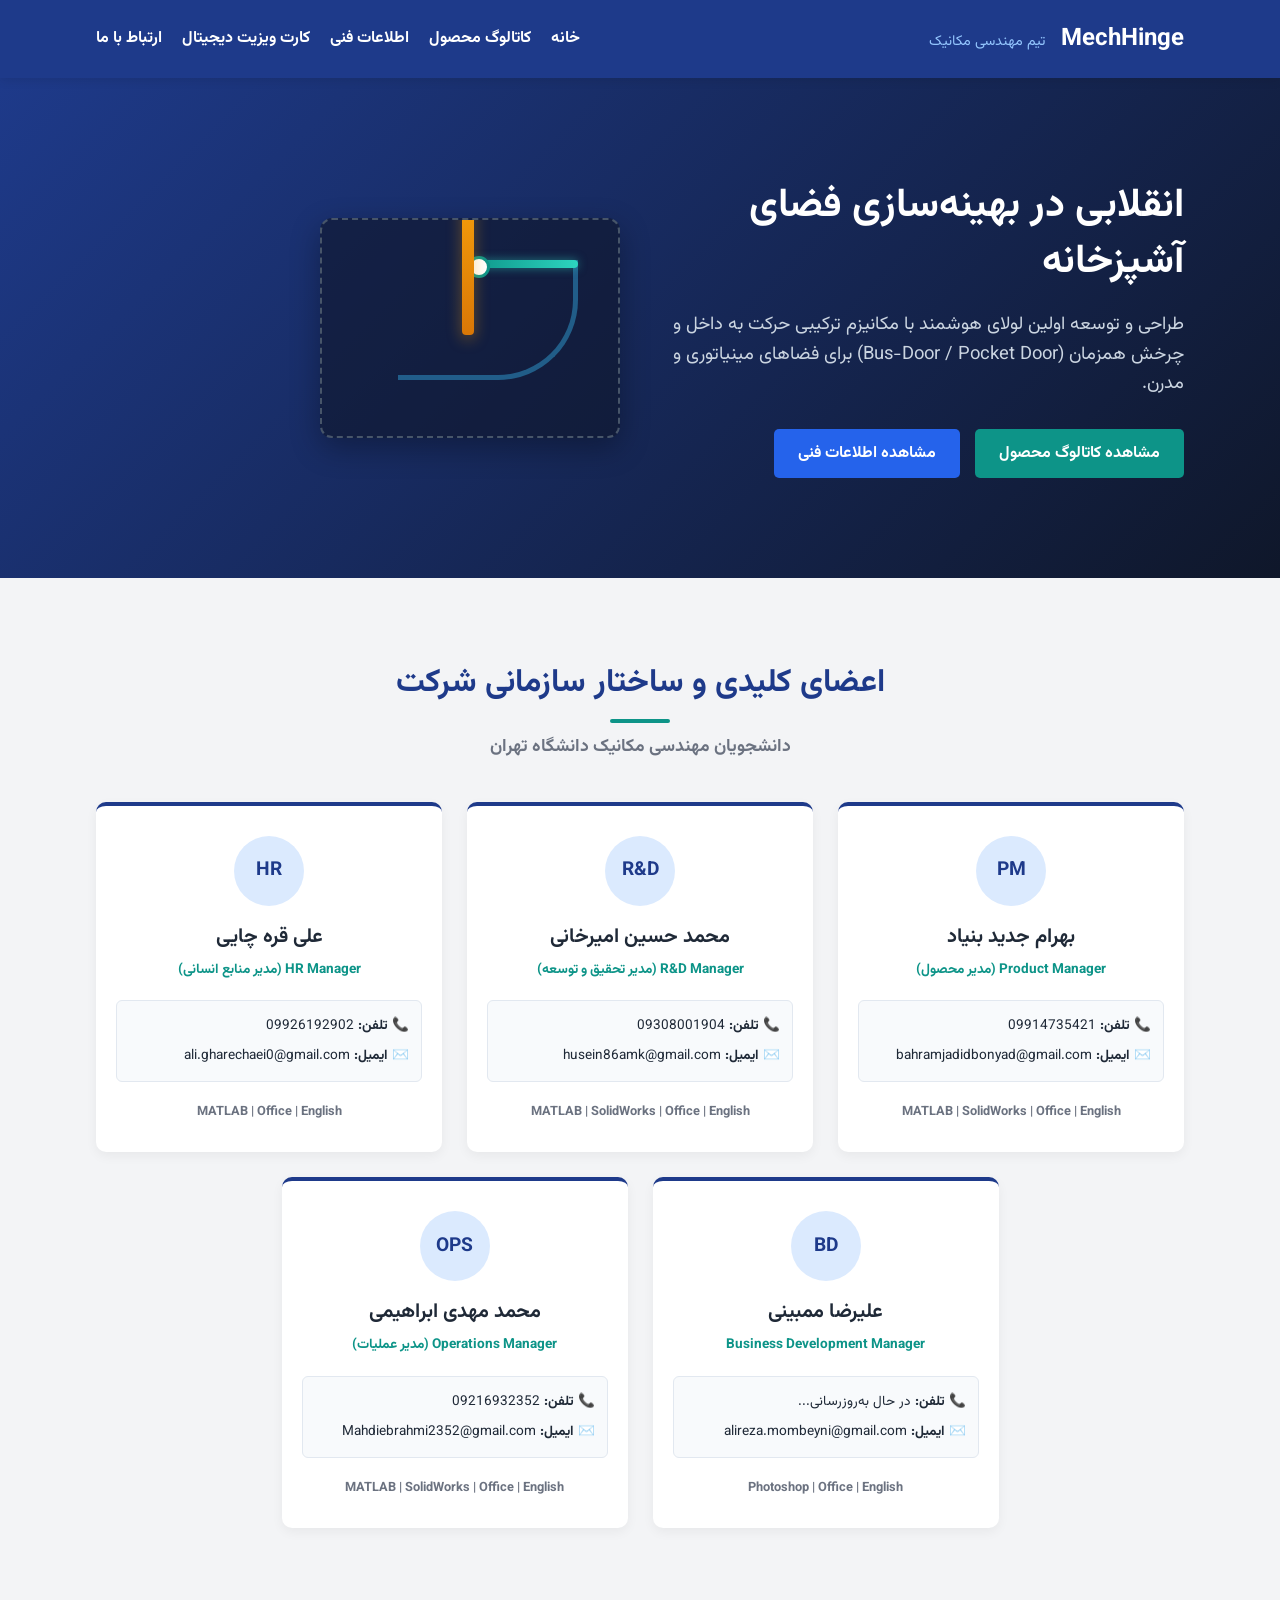
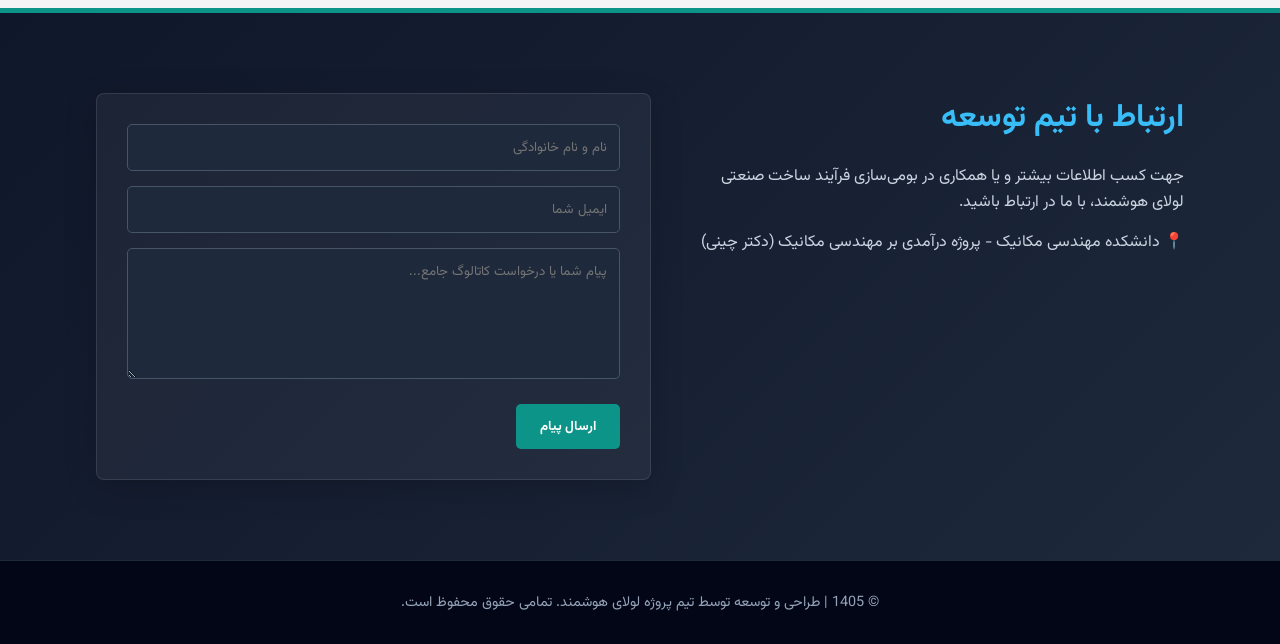
==== commit 6b61b838: "Update index.html" ====
--- a/index.html
+++ b/index.html
@@ -559,7 +559,7 @@
 
     <footer>
         <div class="container">
-            <p>© 1405 | طراحی و توسعه توسط تیم پروژه لولای هوشمند همزمان. تمامی حقوق محفوظ است.</p>
+            <p>© 1405 | طراحی و توسعه توسط تیم پروژه لولای هوشمند. تمامی حقوق محفوظ است.</p>
         </div>
     </footer>
 
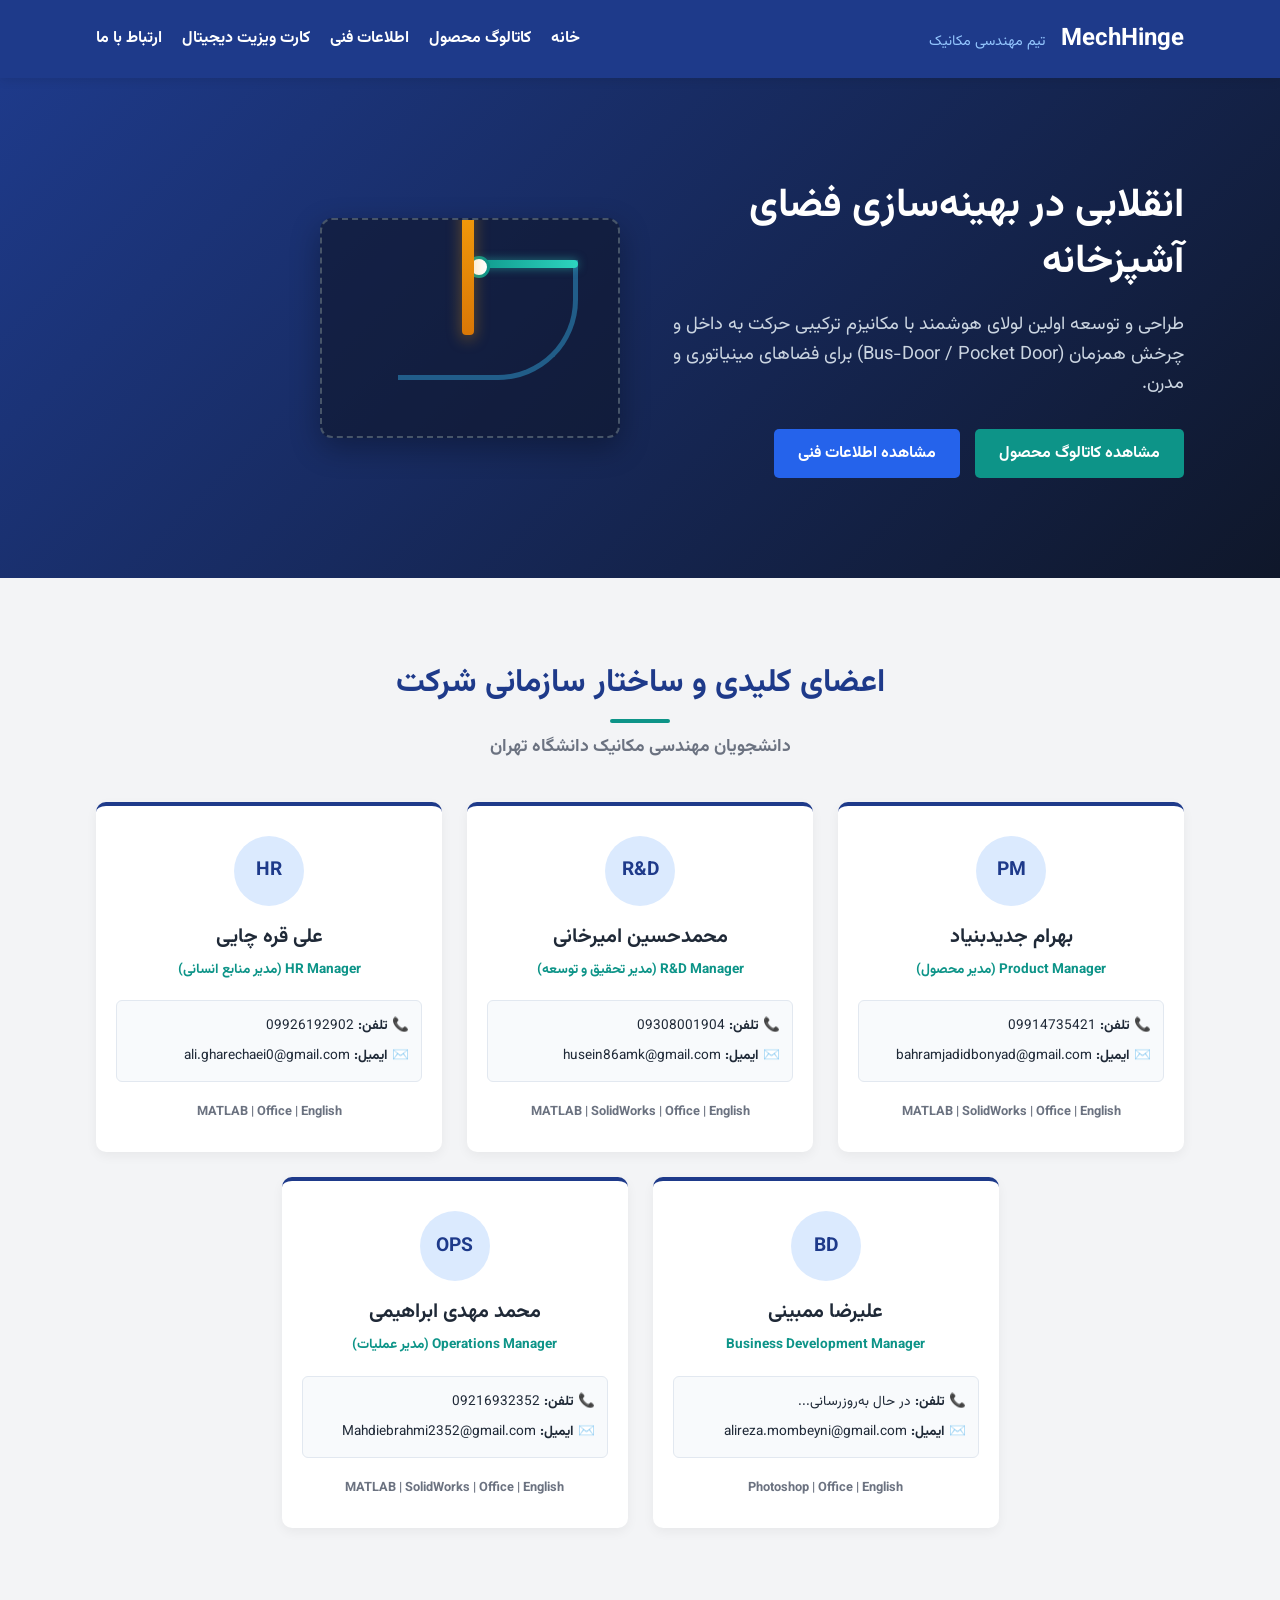
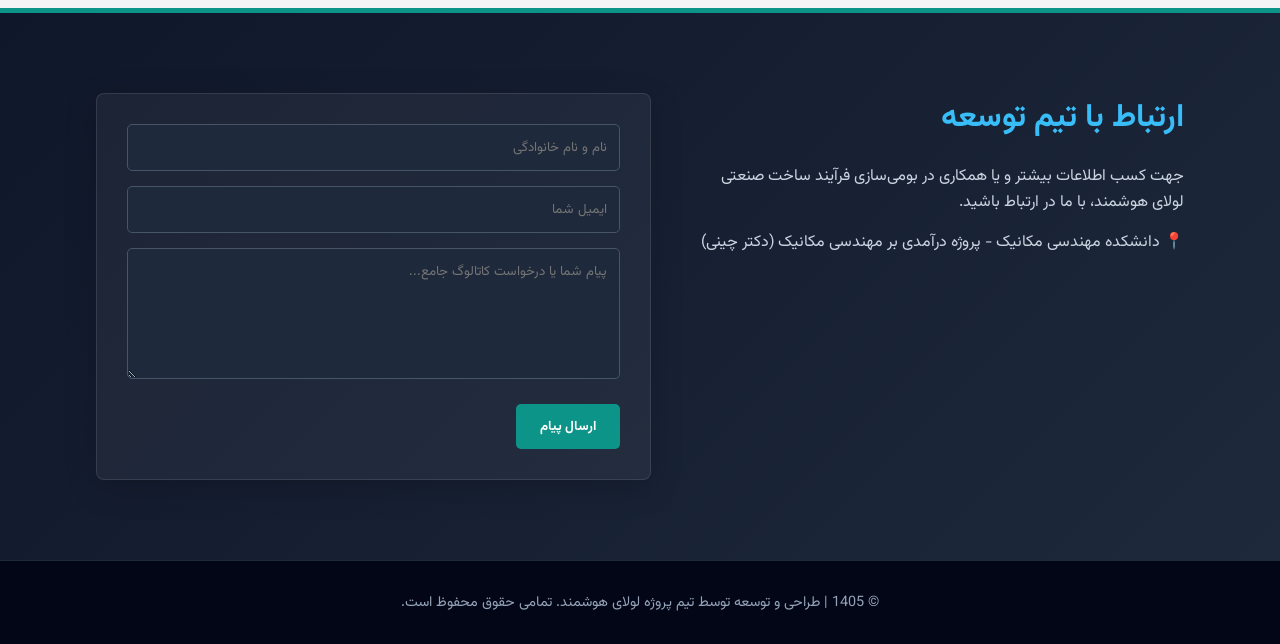
==== commit 669e8510: "Update index.html" ====
--- a/index.html
+++ b/index.html
@@ -481,7 +481,7 @@
             <div class="team-grid">
                 <div class="member-card row-1">
                     <div class="avatar">PM</div>
-                    <h3>بهرام جدید بنیاد</h3>
+                    <h3>بهرام جدیدبنیاد</h3>
                     <p class="role">Product Manager (مدیر محصول)</p>
                     <div class="vcard-info">
                         <div>📞 <b>تلفن:</b> 09914735421</div>
@@ -492,7 +492,7 @@
 
                 <div class="member-card row-1">
                     <div class="avatar">R&D</div>
-                    <h3>محمد حسین امیرخانی</h3>
+                    <h3>محمدحسین امیرخانی</h3>
                     <p class="role">R&D Manager (مدیر تحقیق و توسعه)</p>
                     <div class="vcard-info">
                         <div>📞 <b>تلفن:</b> 09308001904</div>
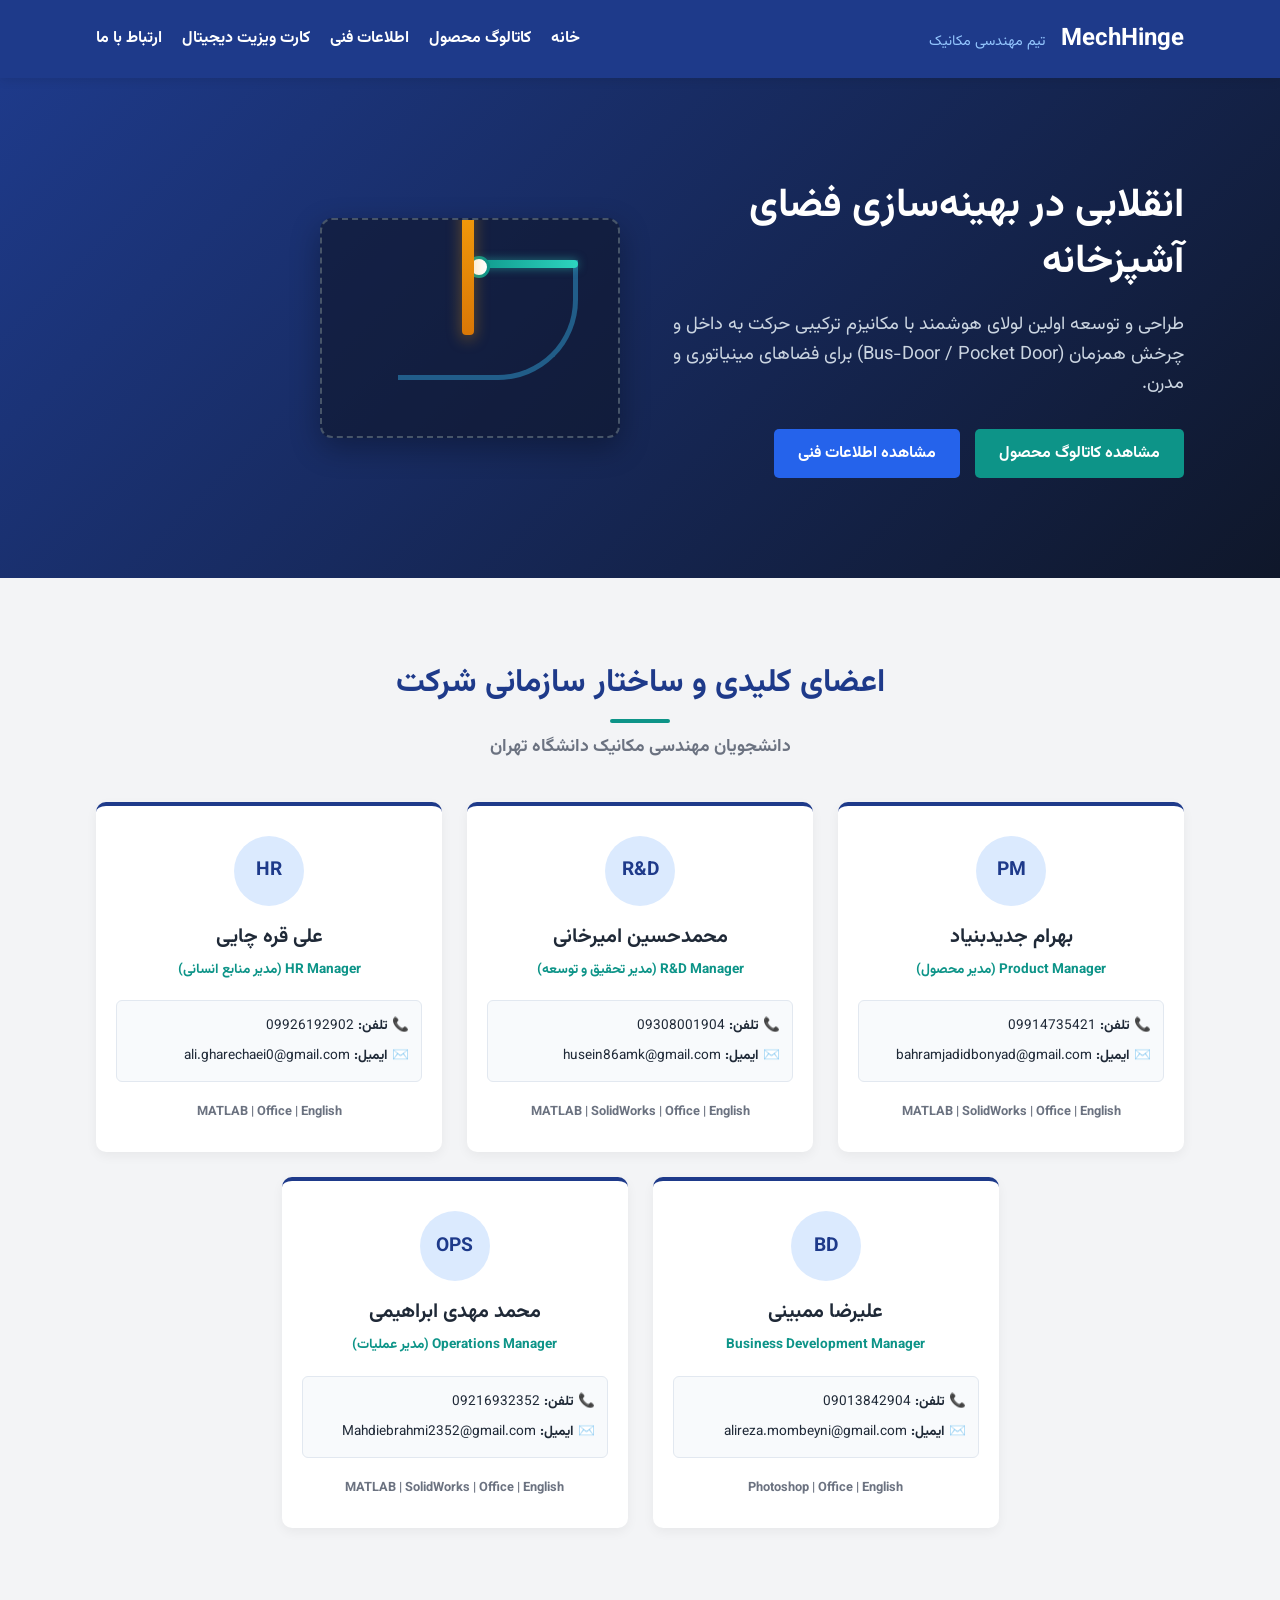
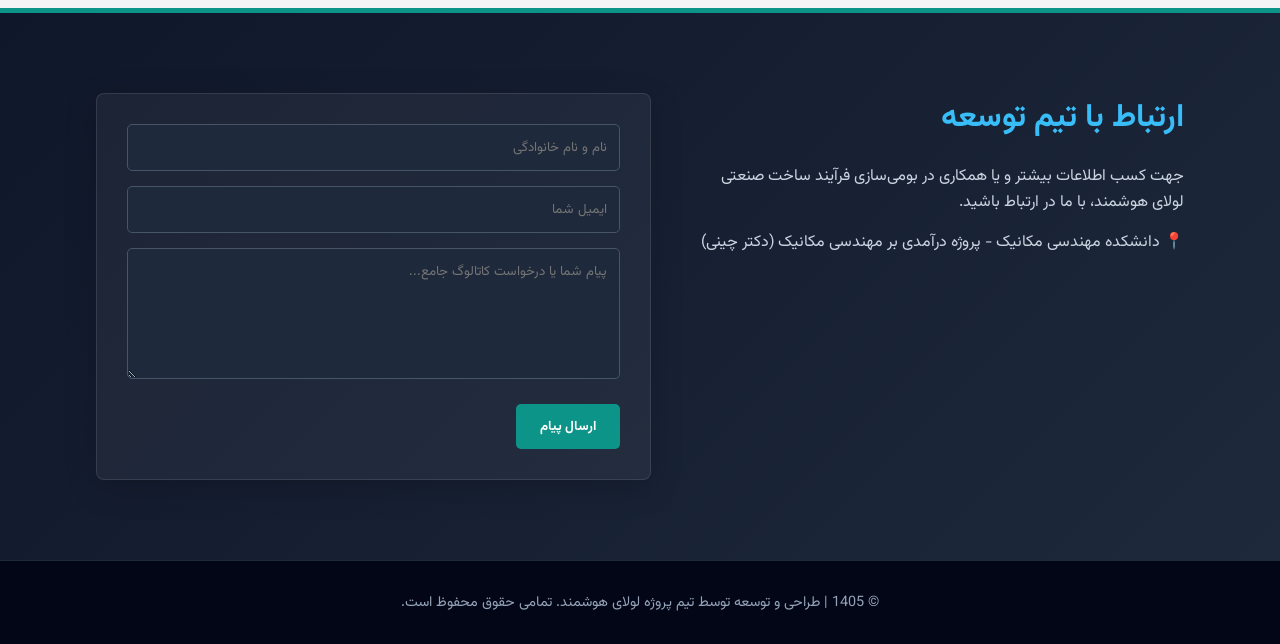
==== commit 839639b5: "Update index.html" ====
--- a/index.html
+++ b/index.html
@@ -517,7 +517,7 @@
                     <h3>علیرضا ممبینی</h3>
                     <p class="role">Business Development Manager</p>
                     <div class="vcard-info">
-                        <div>📞 <b>تلفن:</b> در حال به‌روزرسانی...</div>
+                        <div>📞 <b>تلفن:</b> 09013842904</div>
                         <div>✉️ <b>ایمیل:</b> alireza.mombeyni@gmail.com</div>
                     </div>
                     <div class="skills">Photoshop | Office | English</div>
